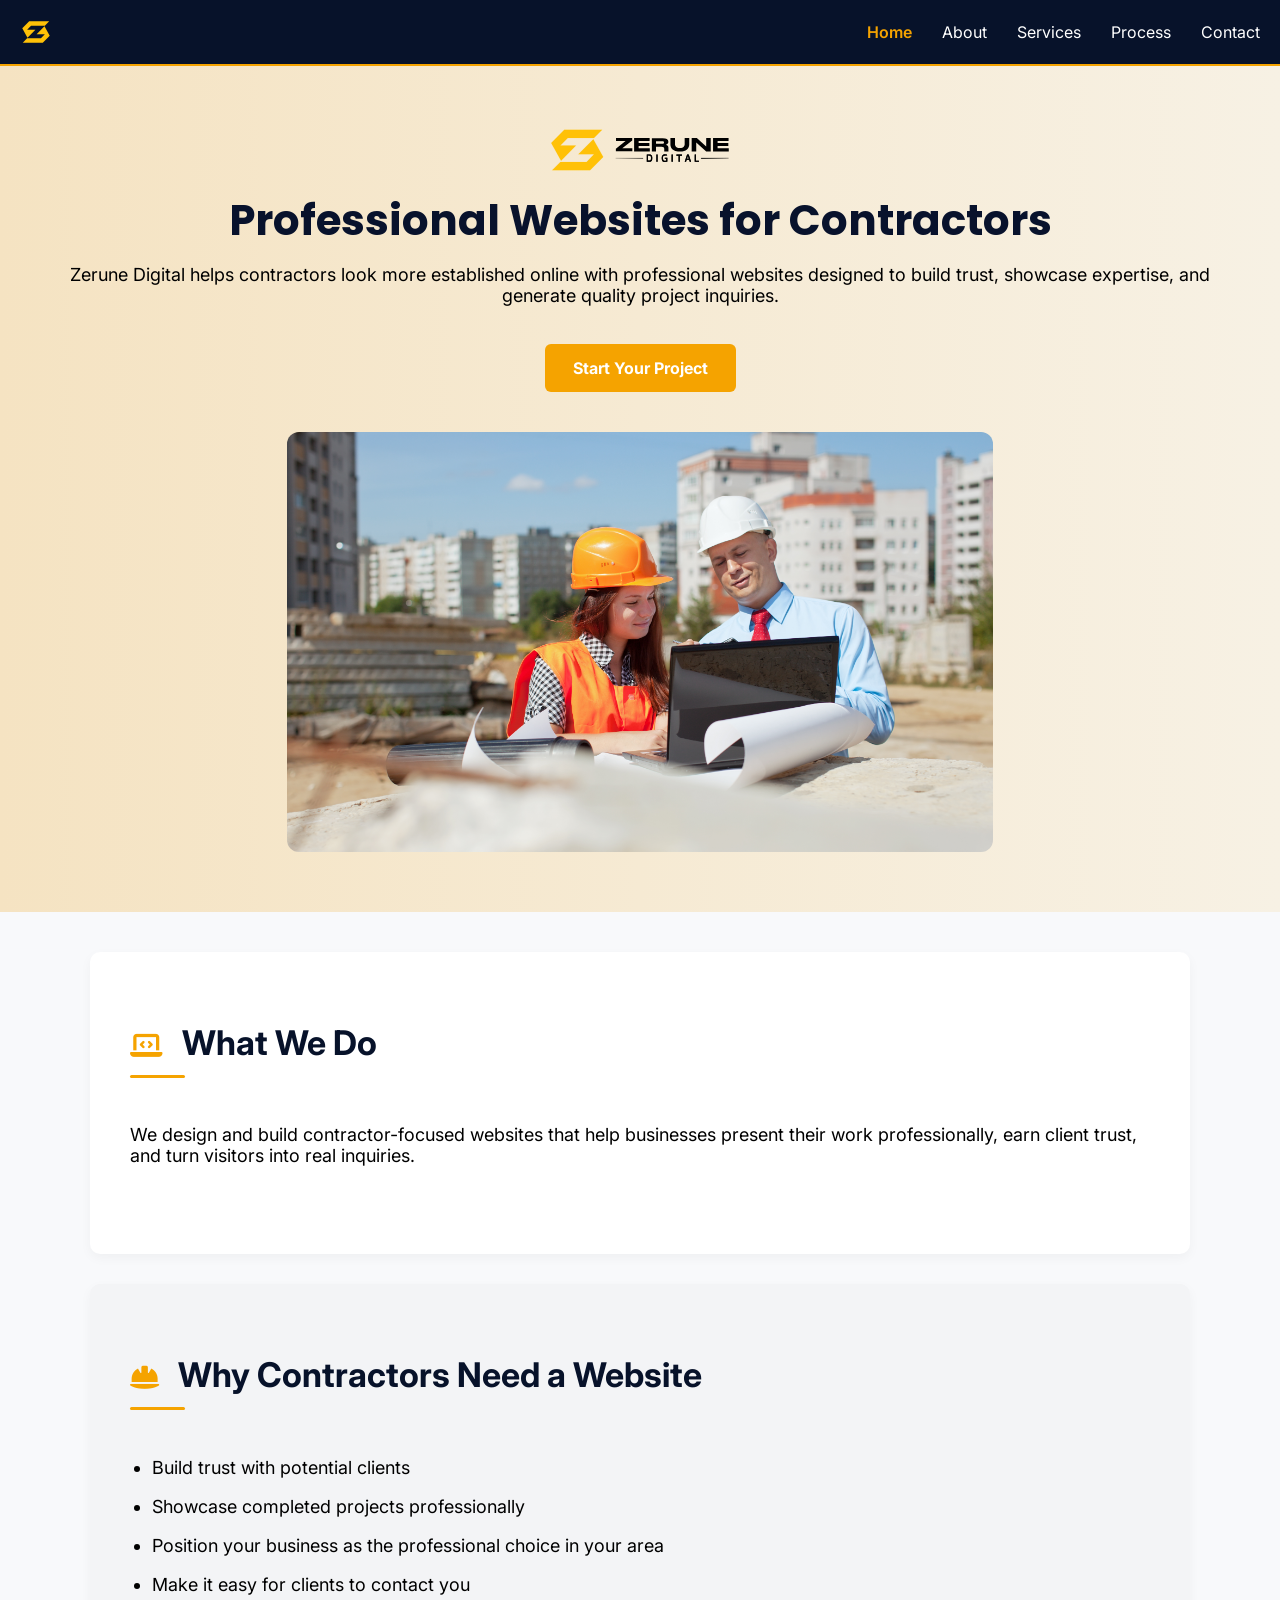
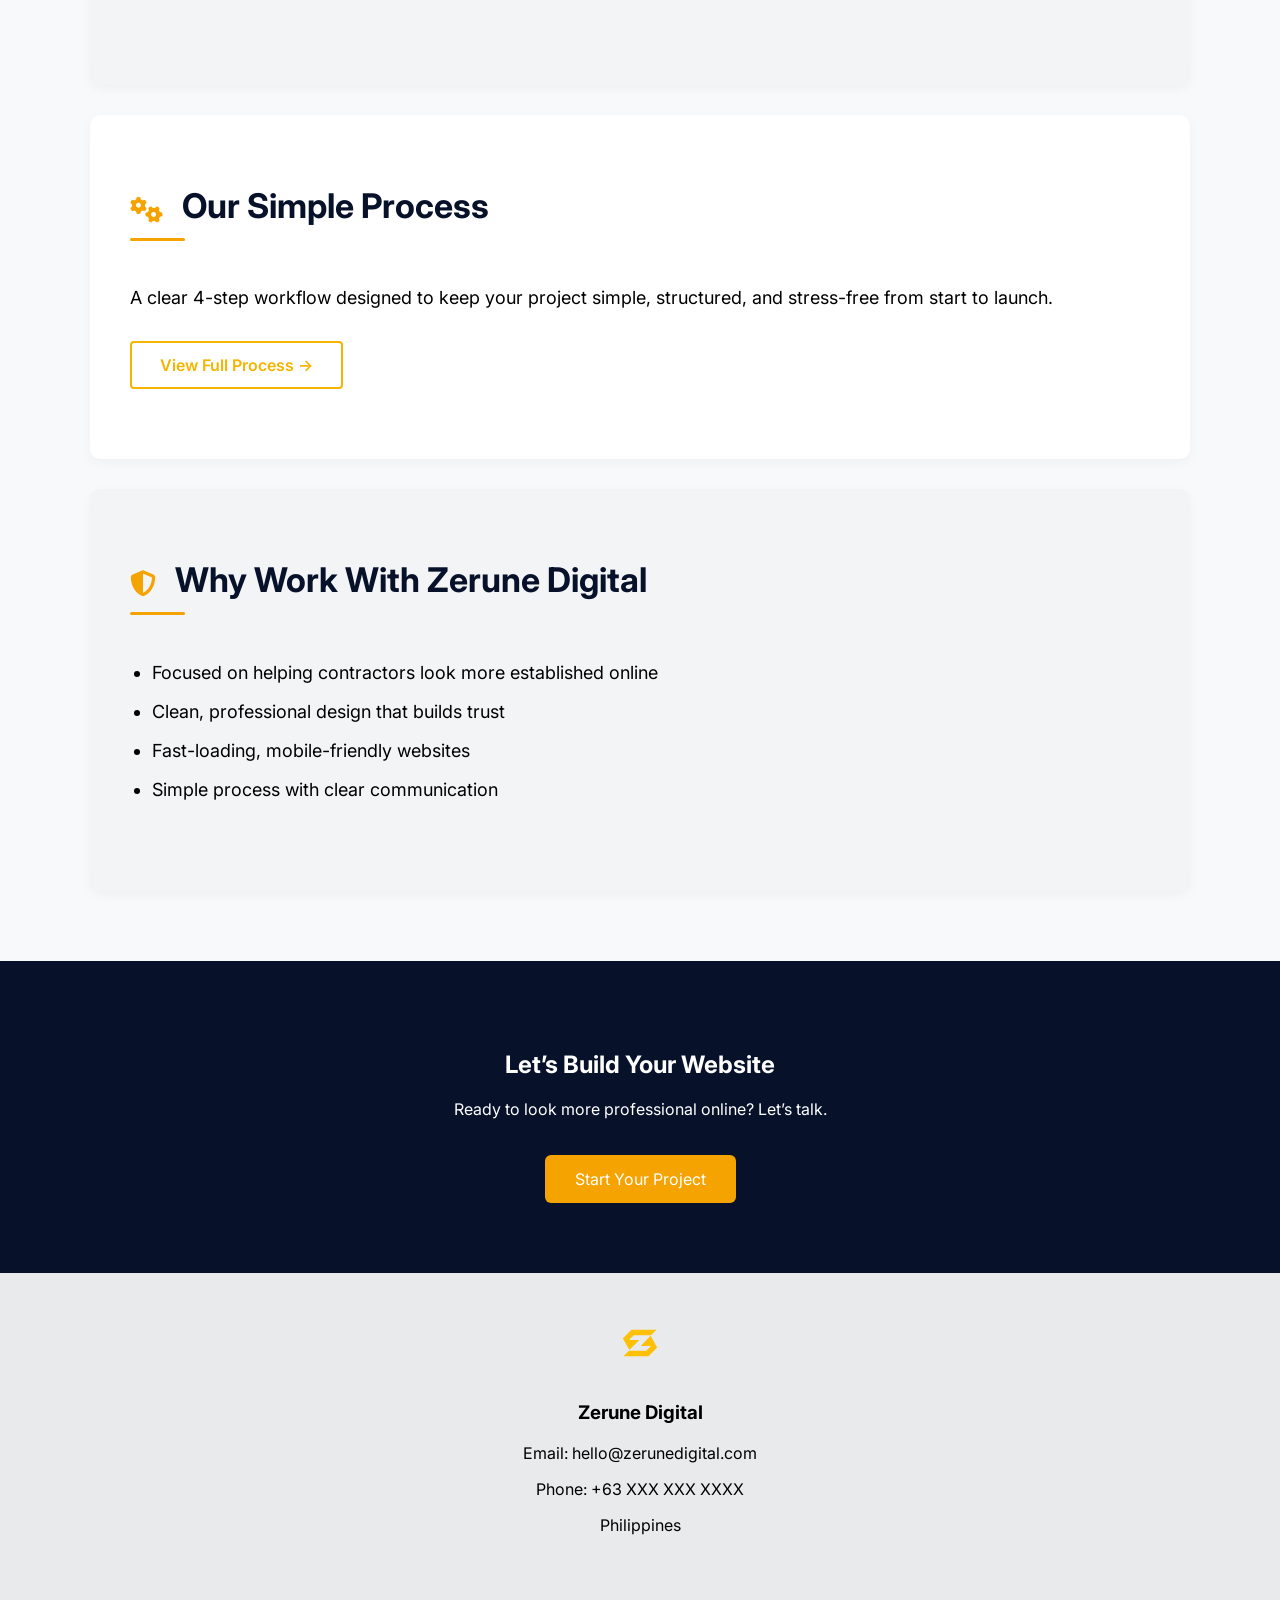
==== index.html @ f3a16d61 "Add files via upload" ====
<!DOCTYPE html>
<html lang="en">
<head>
  <meta charset="UTF-8">
  <meta name="viewport" content="width=device-width, initial-scale=1.0">
  <title>Zerune Digital</title>
  <link rel="stylesheet" href="https://cdnjs.cloudflare.com/ajax/libs/font-awesome/6.5.0/css/all.min.css">
  <link rel="stylesheet" href="style.css">
  <link rel="icon" type="image/svg+xml" href="Logo symbol.svg">
  <link href="https://fonts.googleapis.com/css2?family=Inter:wght@400;500&family=Poppins:wght@600;700&display=swap" rel="stylesheet">
</head>

<body>

  <header>
  <nav>

  <img src="Logo symbol.svg" alt="Logo" class="nav-logo">

  <input type="checkbox" id="menu-toggle">

  <label for="menu-toggle" class="hamburger">
    <span></span>
    <span></span>
    <span></span>
  </label>

  <div class="menu-overlay"></div>

  <div class="nav-links">
    <a href="index.html" class="active">Home</a>
    <a href="about.html">About</a>
    <a href="services.html">Services</a>
    <a href="process.html">Process</a>
    <a href="contact.html">Contact</a>
  </div>

</nav>
  </header>

<!-- HERO SECTION -->
  <section class="hero">

  <div class="hero-content">
    <div class="hero-text">
      <img src="Logo with name.svg" alt="Zerune Digital" class="hero-brand">
      <h1>Professional Websites for Contractors</h1>
      <p>Zerune Digital helps contractors look more established online with professional websites designed to build trust, showcase expertise, and generate quality project inquiries.</p>
      <a href="contact.html">Start Your Project</a>
    </div>

    <div class="hero-image">
        <img src="images/hero-contractor.jpg" alt="Contractor discussing project">
    </div>
  </div>

</section>

   <main class="home-main">

  <!-- WHAT WE DO -->
  <section class="block reveal">
    <h2 class="section-title"><i class="fa-solid fa-laptop-code"></i> What We Do</h2>
    <p>We design and build contractor-focused websites that help businesses present their work professionally, earn client trust, and turn visitors into real inquiries.</p>
  </section>


  <!-- WHY WEBSITE -->
  <section class="block reveal">
    <h2 class="section-title">
     <i class="fa-solid fa-hard-hat"></i> Why Contractors Need a Website</h2>
    <ul>
      <li>Build trust with potential clients</li>
      <li>Showcase completed projects professionally</li>
      <li>Position your business as the professional choice in your area</li>
      <li>Make it easy for clients to contact you</li>
    </ul>
  </section>


<!-- PROCESS PREVIEW -->
<section class="block reveal">
  <h2 class="section-title">
    <i class="fa-solid fa-gears"></i> Our Simple Process
  </h2>

  <p>
    A clear 4-step workflow designed to keep your project simple,
    structured, and stress-free from start to launch.
  </p>

  <a href="process.html" class="btn-process">
    View Full Process →
  </a>
</section>


  <!-- WHY WORK WITH US -->
<section class="block reveal">
  <h2 class="section-title"><i class="fa-solid fa-shield-halved"></i> Why Work With Zerune Digital</h2>
  <ul>
    <li>Focused on helping contractors look more established online</li>
    <li>Clean, professional design that builds trust</li>
    <li>Fast-loading, mobile-friendly websites</li>
    <li>Simple process with clear communication</li>
  </ul>
</section>

</main>

<section class="contact-cta">
  <div class="cta-content">
    <h2>Let’s Build Your Website</h2>
    <p>Ready to look more professional online? Let’s talk.</p>
    <a href="contact.html" class="btn">Start Your Project</a>
  </div>
</section>

<footer>
  <div class="footer-content">

    <img src="Logo symbol.svg" alt="Zerune Symbol" class="footer-logo">

    <h3>Zerune Digital</h3>
    <p>Email: hello@zerunedigital.com</p>
    <p>Phone: +63 XXX XXX XXXX</p>
    <p>Philippines</p>

  </div>
</footer>

<script>
const reveals = document.querySelectorAll(".reveal");

function revealOnScroll() {
  const windowHeight = window.innerHeight;

  reveals.forEach(el => {
    const top = el.getBoundingClientRect().top;

    if (top < windowHeight - 80) {
      el.classList.add("active");
    }
  });
}

window.addEventListener("scroll", revealOnScroll);
window.addEventListener("load", revealOnScroll);
</script>

</body>
</html>
---- style.css ----
/* =========================
   GLOBAL
========================= */

html, body {
  margin: 0;
  padding: 0;
  overflow-x: hidden;
  font-family: 'Inter', sans-serif;
  scroll-behavior: smooth;
}

:root {
  --dark: #07122a;
  --accent: #f5a300;
  --light: #f6ead6;
  --white: #ffffff;
}

.container {
  width: min(1100px, 90%);
  margin: 0 auto;
}


/* = LIST SPACING (GLOBAL) = */

.block ul,
.detail-content ul {
  padding-left: 22px;
}

.block ul li,
.detail-content ul li {
  margin-bottom: 10px;
  line-height: 1.6;
}

.block ul li:last-child,
.detail-content ul li:last-child {
  margin-bottom: 0;
}


/* ================= SCROLL REVEAL ================= */

.reveal {
  opacity: 0;
  transform: translateY(40px);
  transition: all 0.8s ease;
}

.reveal.active {
  opacity: 1;
  transform: translateY(0);
}


/* =========================
   NAVBAR
========================= */

nav {
  display: flex;
  justify-content: space-between;
  align-items: center;
  padding: 16px 20px;
  background: var(--dark);
  position: relative;
}

.nav-logo {
  height: 32px;
}

/* DESKTOP LINKS */
.nav-links {
  display: flex;
  gap: 30px;

  z-index: 999;
}

.nav-links a {
  color: white;
  text-decoration: none;
}

.menu-overlay {
  position: fixed;
  top: 60px;       
  left: 0;
  width: 100%;
  height: calc(100% - 60px);

  background: rgba(0,0,0,0.5);

  opacity: 0;
  pointer-events: none;
  transition: 0.3s ease;

  z-index: 998;
}

.nav-links a {
  position: relative;
  text-decoration: none;
  transition: color 0.25s ease;
}

.nav-links a::after {
  content: "";
  position: absolute;
  left: 0;
  bottom: -4px;
  width: 0;
  height: 2px;
  background: var(--accent); /* your signature color */
  transition: width 0.25s ease;
}

.nav-links a:hover::after {
  width: 100%;
}

.nav-links a.active {
  color: var(--accent);
  font-weight: 600;
}

@media (max-width: 768px) {

  .nav-links a {
    display: block;
    padding: 14px 18px;
    border-radius: 6px;
    transition: background 0.2s ease, color 0.2s ease;
  }

  /* tap effect */
  .nav-links a:active {
    background: rgba(15,118,110,0.12);
    color: var(--accent);
  }

  .nav-links a::after {
    display: none;
  }

}

/* =========================
   HAMBURGER
========================= */

#menu-toggle {
  display: none;
}

.hamburger {
  display: none;
  flex-direction: column;
  gap: 5px;
  cursor: pointer;
}

.hamburger span {
  width: 24px;
  height: 3px;
  background: white;
}

/* =========================
   HERO SECTION
========================= */

.hero {
  background: linear-gradient(to right, #f5e3c2, #f7f1e4);
  padding: 100px 20px;
  overflow: hidden;
}

.hero-content {
  display: flex;
  align-items: center;
  gap: 40px;
  max-width: 1200px;
  margin: auto;
}

.hero-text {
  flex: 1;
}

.hero-brand {
  width: 240px;
  max-width: 100%;
  height: auto;
  margin-bottom: 25px;
}

.hero h1 {
  font-family: 'Poppins', sans-serif;
  font-size: 64px;
  line-height: 1.1;
  color: #08122c;
  margin: 0 0 20px;
}

.hero p {
  max-width: 600px;
  font-size: 20px;
}

.hero a {
  display: inline-block;
  margin-top: 20px;
  padding: 14px 28px;
  background: var(--accent);
  color: white;
  text-decoration: none;
  border-radius: 6px;
  font-weight: bold;
}

.hero-image {
  flex: 1;
}

.hero-image img {
  width: 100%;
  max-width: 100%;
  height: auto;
  border-radius: 10px;
  display: block;
}

.hero a,
.btn {
  transition: 0.25s ease;
}

.hero a:hover,
.btn:hover {
  transform: translateY(-2px);
  box-shadow: 0 8px 20px rgba(0,0,0,0.12);
}

/* =========================
   MAIN CONTENT
========================= */

.home-main {
  max-width: 1100px;
  margin: auto;
  padding: 40px 20px;
}

.block {
  padding: 70px 40px;
  border-radius: 10px;
  margin-bottom: 30px;

  box-shadow: 0 4px 12px rgba(0,0,0,0.04);
}

/* alternating backgrounds */
.block:nth-child(odd) {
  background: var(--white);
}

.block:nth-child(even) {
  background: #f3f4f6;
}

.block h2 {
  margin-top: 0;
}

.block .section-title {
  margin-top: 0;
  margin-bottom: 28px;
  position: relative;
  display: inline-block;
  font-size: clamp(28px, 3vw, 34px);
  font-weight: 700;
  color: var(--dark);
}

/* icon styling (keeps your current look) */
.block .section-title i {
  color: var(--accent);
  margin-right: 12px;
  font-size: 26px;
  vertical-align: middle;
}

/* accent line */
.block .section-title::after {
  content: "";
  display: block;
  width: 55px;
  height: 3px;
  background: var(--accent);
  margin-top: 12px;
  border-radius: 3px;
}

body {
  background: #f8f9fb;
}

.block {
  transition: 0.25s ease;
}

.block:hover {
  transform: translateY(-3px);
  box-shadow: 0 12px 24px rgba(0,0,0,0.06);
}

.btn-process {
  display: inline-block;
  margin-top: 15px;
  font-weight: 600;
  text-decoration: none;
}


/* =========================
   CONTACT CTA
========================= */

.contact-cta {
  background: var(--dark);
  color: white;
  text-align: center;
  padding: 70px 20px;
}

.contact-cta .btn {
  display: inline-block;
  margin-top: 20px;
  background: var(--accent);
  color: white;
  padding: 14px 30px;
  text-decoration: none;
  border-radius: 6px;
}

/* =========================
   FOOTER
========================= */

footer {
  background: #e9eaec;
  text-align: center;
  padding: 50px 20px;
}

.footer-logo {
  height: 40px;
  margin-bottom: 15px;
}

/* =========================
   MOBILE RESPONSIVE
========================= */

@media (max-width: 768px) {

  .hamburger {
    display: flex;
  }

.nav-links {
  position: absolute;
  top: 60px;
  left: 0;
  width: 100%;
  background: var(--dark);

  flex-direction: column;
  align-items: center;
  gap: 20px;
  padding: 20px 0;

  display: flex;          /* keep flex */
  opacity: 0;
  transform: translateY(-20px);
  pointer-events: none;

  transition: all 0.35s ease;
  z-index: 999;
}

  /* THIS IS THE MAGIC */
#menu-toggle:checked ~ .nav-links {
  opacity: 1;
  transform: translateY(0);
  pointer-events: auto;
}

#menu-toggle:checked ~ .menu-overlay {
  opacity: 1;
  pointer-events: auto;
}

#menu-toggle:checked ~ .nav-links {
  display: flex;
}

}

  /* HERO */
  .hero {
    padding: 60px 20px;
    border-top: 2px solid var(--accent);
  }

  .hero-content {
    flex-direction: column;
    text-align: center;
  }

  .hero-brand {
    width: 180px;
    margin: 0 auto 20px;
  }

  .hero h1 {
    font-size: 42px;
  }

  .hero p {
    max-width: 100%;
    font-size: 18px;
  }

  .hero-image img {
   width: 100%;
   max-height: 420px;
   object-fit: cover;
   border-radius: 12px;
  }

  .block h2 {
    font-size: 28px;
  }

  .block p,
  .block li {
    font-size: 18px;
  }

}








/*===============================================================
                             ABOUT PAGE
================================================================= */

/* =========================
   ABOUT HERO (FINAL FIX)
========================= */

.about-main {
  width: 100%;
  max-width: none;
  margin: 0;
  padding: 0;
}

.about-hero {
  background: linear-gradient(to right, #f5e3c2, #f7f1e4);
  padding: 120px 20px 90px;
  border-top: 2px solid var(--accent);
}

.about-hero .container {
  max-width: 900px;
  margin: 0 auto;
  text-align: center;
}

.about-hero h1 {
  font-family: 'Poppins', sans-serif;
  font-size: clamp(42px, 6vw, 64px);
  line-height: 1.08;
  color: #07122a;
  margin: 0 0 24px;
  letter-spacing: -1px;
}

.about-hero p {
  font-size: clamp(18px, 2vw, 22px);
  line-height: 1.7;
  color: #3a3a3a;
  max-width: 700px;
  margin: 0 auto;
}

/* shared section spacing */
.about-story,
.about-clients,
.about-difference,
.about-founder,
.about-process,
.about-cta {
  padding: 80px 0;
}

.about-story h2,
.about-clients h2,
.about-difference h2,
.about-founder h2,
.about-process h2,
.about-cta h2 {
  text-align: center;
  font-size: 36px;
  margin-bottom: 30px;
}

.about-story,
.about-difference,
.about-process {
  background: #ffffff;
}

.about-clients,
.about-founder {
  background: #f3f4f6;
}

.about-story p {
  max-width: 760px;
  margin: 0 auto;
  text-align: left;
  line-height: 1.7;
}

/* ===== WHO WE HELP ===== */

.client-grid {
  display: flex;
  flex-wrap: wrap;
  justify-content: center;
  gap: 20px;
}

.client-card {
  background: #ffffff;
  border: 1px solid #eceff3;
  box-shadow: 0 6px 18px rgba(0,0,0,0.05);
  padding: 22px;
  width: 220px;
  border-radius: 10px;
  text-align: center;
  transition: 0.25s ease;
}

.client-card:hover {
  transform: translateY(-3px);
  box-shadow: 0 12px 24px rgba(0,0,0,0.06);
}

/* ===== DIFFERENCE ===== */

.difference-grid {
  display: grid;
  grid-template-columns: repeat(auto-fit, minmax(240px, 1fr));
  gap: 20px;
}

.difference-card {
  background: #ffffff;
  border: 1px solid #eceff3;
  box-shadow: 0 6px 18px rgba(0,0,0,0.05);
  padding: 25px;
  border-radius: 10px;
  transition: 0.25s ease;
}

.difference-card:hover {
  transform: translateY(-3px);
  box-shadow: 0 12px 24px rgba(0,0,0,0.06);
}

/* ===== FOUNDER ===== */

.founder-wrap {
  display: grid;
  grid-template-columns: 420px 1fr;
  gap: 50px;
  align-items: start;
}

/* IMAGE CONTAINER */
.founder-image {
  width: 100%;
  aspect-ratio: 4 / 5;
  overflow: hidden;
  border-radius: 14px;
  box-shadow: 0 10px 30px rgba(0,0,0,0.08);
  border: 1px solid #eceff3;
}

/* IMAGE ITSELF */
.founder-image img {
  width: 100%;
  height: 100%;
  object-fit: cover;
  object-position: center top;
  display: block;
}

/* TEXT */
.founder-text p {
  line-height: 1.8;
  color: #333;
}

.founder-text {
  background: rgba(255,255,255,0.4);
  padding: 40px;
  border-radius: 12px;
}

.founder-text h2 {
  position: relative;
  padding-bottom: 14px;
}

.founder-text h2::after {
  content: "";
  position: absolute;
  left: 0;
  bottom: 0;
  width: 60px;
  height: 3px;
  background: var(--accent);
}

.founder-subtitle {
  font-weight: 600;
  margin-bottom: 15px;
  opacity: 0.85;
}


/* ===== CTA ===== */

.about-cta {
  text-align: center;
  background: var(--dark);
  color: white;
}

.about-cta .btn-primary {
  display: inline-block;
  margin-top: 20px;
  background: var(--accent);
  color: white;
  padding: 14px 28px;
  border-radius: 6px;
  text-decoration: none;
  font-weight: bold;
  transition: 0.25s ease;
}

.about-cta .btn-primary:hover {
  transform: translateY(-2px);
}

.about-story h2,
.about-clients h2,
.about-difference h2,
.about-founder h2,
.about-process h2 {
  position: relative;
  display: inline-block;
  padding-bottom: 14px;
}

/* accent line */
.about-story h2::after,
.about-clients h2::after,
.about-difference h2::after,
.about-founder h2::after,
.about-process h2::after {
  content: "";
  position: absolute;
  left: 50%;
  transform: translateX(-50%);
  bottom: 0;
  width: 60px;
  height: 3px;
  background: var(--accent);
  border-radius: 3px;
}

/* ===== MOBILE ===== */

@media (max-width: 768px) {

.about-hero {
  min-height: 380px;
  padding: 40px 20px;
}

.about-hero h1 {
  font-size: 40px;
}

.about-hero p {
  font-size: 18px;
}

 .founder-wrap {
    grid-template-columns: 1fr;
    gap: 30px;
  }

  .founder-image {
    max-width: 360px;
    margin: 0 auto;
  }

}



/*===============================================================
                             SERVICES PAGE
================================================================= */


/* ===== SERVICES HERO ===== */

.services-hero {
  position: relative;
  height: 70vh;
  min-height: 500px;
  display: flex;
  align-items: center;
  justify-content: center;
  text-align: center;
  padding: 0 20px;
  background: url('images/services-hero.jpg') center/cover no-repeat;
  overflow: hidden;
  border-top: 2px solid var(--accent);
}

/* Dark overlay */
.services-hero-overlay {
  position: absolute;
  inset: 0;
  background: rgba(0, 0, 0, 0.55);
}

/* Content */
.services-hero-content {
  position: relative;
  max-width: 900px;
  color: #fff;
  z-index: 2;
}

.services-hero-content h1 {
  font-size: clamp(2rem, 4vw, 3.5rem);
  font-weight: 700;
  line-height: 1.2;
  margin-bottom: 20px;
}

.services-hero-content p {
  font-size: 1.1rem;
  line-height: 1.7;
  color: #e0e0e0;
  margin-bottom: 35px;
}

/* Buttons */
.hero-buttons {
  display: flex;
  justify-content: center;
  gap: 15px;
  flex-wrap: wrap;
}

.btn-primary,
.btn-secondary {
  padding: 12px 28px;
  text-decoration: none;
  font-weight: 600;
  border-radius: 4px;
  transition: 0.3s ease;
}

/* Primary button */
.btn-secondary {
  border: 1px solid #fff;
  color: #fff;
}

.btn-secondary:hover {
  background: rgba(255,255,255,0.15);
}


/* ===== SERVICES SECTION ===== */

.services-section {
  padding: 90px 20px;
  background: #fff;
}

.container {
  max-width: 1200px;
  margin: auto;
}

/* Section Header */
.section-header {
  text-align: center;
  max-width: 750px;
  margin: 0 auto 60px;
}

.section-header h2 {
  font-size: clamp(1.8rem, 3vw, 2.6rem);
  margin-bottom: 15px;
  color: #111;
}

.section-header p {
  color: #666;
  line-height: 1.7;
  font-size: 1.05rem;
}

/* Grid Layout */
.services-grid {
  display: grid;
  grid-template-columns: repeat(2, 1fr);
  gap: 25px;
}

/* Service Card */
.service-card {
  padding: 30px;
  border: 1px solid #e5e5e5;
  border-radius: 6px;
  background: #fff;
  transition: 0.3s ease;
}

.service-card:hover {
  transform: translateY(-5px);
  box-shadow: 0 8px 20px rgba(0,0,0,0.08);
}

.service-card h3 {
  font-size: 1.3rem;
  margin-bottom: 15px;
  color: #111;
}

.service-card p {
  color: #555;
  line-height: 1.7;
}

/* ===== WHAT'S INCLUDED ===== */

.why-choose {
  padding: 90px 20px;
  background: #f8f8f8;
}

/* Grid */
.why-grid {
  display: grid;
  grid-template-columns: repeat(2, 1fr);
  gap: 25px;
}

/* Items */
.why-item {
  background: #fff;
  border: 1px solid #e5e5e5;
  padding: 28px;
  border-radius: 6px;
  transition: 0.3s ease;
}

.why-item:hover {
  transform: translateY(-4px);
  box-shadow: 0 8px 18px rgba(0,0,0,0.06);
}

.why-item h3 {
  font-size: 1.2rem;
  margin-bottom: 12px;
  color: #111;
}

.why-item p {
  color: #555;
  line-height: 1.7;
}

/* ===== PROCESS PREVIEW ===== */

.process-preview {
  padding: 90px 20px;
  background: #fff;
}

/* Grid */
.process-grid {
  display: grid;
  grid-template-columns: repeat(4, 1fr);
  gap: 20px;
}

/* Step Card */
.process-step {
  border: 1px solid #e5e5e5;
  padding: 28px;
  border-radius: 6px;
  background: #fff;
  transition: 0.3s ease;
}

.process-step:hover {
  transform: translateY(-4px);
  box-shadow: 0 8px 18px rgba(0,0,0,0.06);
}

/* Step Number */
.step-number {
  display: inline-block;
  font-size: 0.9rem;
  font-weight: 700;
  color: #888;
  margin-bottom: 12px;
}

.process-step h3 {
  font-size: 1.2rem;
  margin-bottom: 12px;
  color: #111;
}

.process-step p {
  color: #555;
  line-height: 1.7;
}

/* Process Button */
.process-button {
  width: 100%;
  display: flex;
  justify-content: center;   /* horizontal center */
  margin-top: 40px;
}

/* Box Button */
.btn-process {
  display: inline-flex;
  align-items: center;
  gap: 8px;
  padding: 12px 28px;
  background: #fff;
  border: 2px solid #F5B400; /* signature yellow */
  color: #F5B400;
  text-decoration: none;
  font-weight: 600;
  border-radius: 4px;
  transition: all 0.3s ease;
}

/* Arrow animation */
.btn-process .arrow {
  transition: transform 0.3s ease;
}

/* Hover */
.btn-process:hover {
  background: #F5B400;
  color: #fff;
}

.btn-process:hover .arrow {
  transform: translateX(4px);
}



/* Accent line under section titles */
.section-header h2 {
  position: relative;
  display: inline-block;
  padding-bottom: 14px;
}

.section-header h2::after {
  content: "";
  position: absolute;
  left: 50%;
  bottom: 0;
  transform: translateX(-50%);
  width: 70px;
  height: 3px;
  background: var(--accent);
  border-radius: 2px;
}


/* Tablet */
@media (max-width: 1024px) {
  .process-grid {
    grid-template-columns: repeat(2, 1fr);
  }
}

/* Mobile */
@media (max-width: 768px) {
  .services-hero {
    height: 60vh;
  }

  .services-hero-content p {
    font-size: 1rem;
  }

  .services-grid {
    grid-template-columns: 1fr;
  }

  .service-card {
    padding: 25px;
  }
  .why-grid {
    grid-template-columns: 1fr;
  }
  .process-grid {
    grid-template-columns: 1fr;
  }
}









/*===============================================================
                             PROCESS PAGE
================================================================= */


/* ===== PROCESS HERO ===== */

.process-hero {
  position: relative;
  height: 60vh;
  min-height: 420px;
  display: flex;
  align-items: center;
  justify-content: center;
  text-align: center;
  padding: 0 20px;
  background: url('images/process-hero.jpg') center/cover no-repeat;
  overflow: hidden;
  border-top: 2px solid var(--accent);
}

/* Dark overlay */
.process-hero-overlay {
  position: absolute;
  inset: 0;
  background: rgba(0, 0, 0, 0.55);
}

/* Content */
.process-hero-content {
  position: relative;
  max-width: 850px;
  color: #fff;
  z-index: 2;
}

.process-hero-content h1 {
  font-size: clamp(2rem, 4vw, 3.2rem);
  font-weight: 700;
  line-height: 1.2;
  margin-bottom: 18px;
}

.process-hero-content p {
  font-size: 1.05rem;
  line-height: 1.7;
  color: #e0e0e0;
  max-width: 750px;
  margin: 0 auto;
}


/* ===== PROCESS OVERVIEW ===== */

.process-overview {
  padding: 90px 20px;
  background: #fff;
}

/* Grid */
.overview-grid {
  display: grid;
  grid-template-columns: repeat(4, 1fr);
  gap: 20px;
  margin-top: 40px;
}

/* Step Box */
.overview-step {
  border: 1px solid #e5e5e5;
  background: #fff;
  padding: 28px;
  text-align: center;
  border-radius: 6px;
  transition: 0.3s ease;
}

.overview-step:hover {
  transform: translateY(-4px);
  box-shadow: 0 8px 18px rgba(0,0,0,0.06);
}

/* Number */
.overview-step .step-number {
  display: block;
  font-size: 0.9rem;
  font-weight: 700;
  color: #888;
  margin-bottom: 10px;
}

/* Title */
.overview-step h3 {
  font-size: 1.15rem;
  color: #111;
}

.process-icon {
  font-size: 24px;
  margin-bottom: 12px;
  opacity: 0.85;
}

/* ===== DETAILED PROCESS ===== */

.process-details {
  padding: 90px 20px;
  background: #f8f8f8;
}

/* Vertical list */
.detail-list {
  display: flex;
  flex-direction: column;
  gap: 25px;
  margin-top: 40px;
}

/* Item */
.detail-item {
  display: flex;
  gap: 25px;
  background: #fff;
  border: 1px solid #e5e5e5;
  padding: 28px;
  border-radius: 6px;
  transition: 0.3s ease;
}

.detail-item:hover {
  box-shadow: 0 8px 18px rgba(0,0,0,0.06);
}

/* Number */
.detail-number {
  font-size: 1.3rem;
  font-weight: 700;
  color: var(--accent);
  min-width: 50px;
}

/* Content */
.detail-content h3 {
  margin: 0 0 10px;
  font-size: 1.25rem;
  color: #111;
}

.detail-content p {
  margin: 0;
  color: #555;
  line-height: 1.7;
}


/* ===== PROCESS TIMELINE ===== */

/* Parent list */
.detail-list {
  position: relative;
}

/* Vertical line */
.detail-list::before {
  content: "";
  position: absolute;
  left: 22px;           /* adjust if needed */
  top: 0;
  bottom: 0;
  width: 2px;
  background: #d9d9d9;
}

/* Each item */
.detail-item {
  position: relative;
  padding-left: 60px;   /* space for line + dot */
}

/* Dot */
.timeline-dot {
  position: absolute;
  left: 16px;
  top: 34px;            /* align with heading */
  width: 14px;
  height: 14px;
  background: var(--accent);
  border-radius: 50%;
  border: 3px solid #fff;
  z-index: 2;
}

/* ===== WHAT YOU CAN EXPECT ===== */

.process-expect {
  padding: 90px 20px;
  background: #fff;
}

/* Grid */
.expect-grid {
  display: grid;
  grid-template-columns: repeat(2, 1fr);
  gap: 25px;
  margin-top: 40px;
}

/* Item Card */
.expect-item {
  border: 1px solid #e5e5e5;
  background: #fff;
  padding: 28px;
  border-radius: 6px;
  transition: 0.3s ease;
}

.expect-item:hover {
  transform: translateY(-4px);
  box-shadow: 0 8px 18px rgba(0,0,0,0.06);
}

.expect-item h3 {
  margin: 0 0 10px;
  font-size: 1.2rem;
  color: #111;
}

.expect-item p {
  margin: 0;
  color: #555;
  line-height: 1.7;
}

/* Tablet */
@media (max-width: 900px) {
  .expect-grid {
    grid-template-columns: 1fr;
  }
}

/* Mobile */
@media (max-width: 768px) {
  .process-hero {
    height: 55vh;
  }

  .process-hero-content p {
    font-size: 1rem;
  }
  .overview-grid {
    grid-template-columns: 1fr;
  }

  .detail-item {
    flex-direction: column;
    gap: 12px;
  }

  .detail-number {
    min-width: auto;
  }

}













/* ================= CONTACT PAGE ================= */

.contact-hero {
  padding: 100px 20px 60px;
  text-align: center;
  border-top: 2px solid var(--accent);
}

.contact-hero h1 {
  font-size: 2.2rem;
  margin-bottom: 15px;
}

.contact-hero p {
  max-width: 650px;
  margin: auto;
  opacity: 0.85;
}

.contact-main {
  padding-bottom: 80px;
}

/* ================= INTRO ================= */

.contact-intro {
  text-align: center;
  padding: 50px 20px;
}

.contact-intro ul {
  list-style: none;
  padding: 0;
  margin-top: 20px;
}

.contact-intro li {
  margin-bottom: 10px;
}

/* ================= FORM ================= */

.contact-form-section {
  padding: 40px 20px;
}

.contact-form {
  max-width: 600px;
  margin: auto;
  display: flex;
  flex-direction: column;
  gap: 15px;
}

.contact-form input,
.contact-form textarea {
  padding: 12px;
  border: 1px solid #ddd;
  border-radius: 6px;
  font-family: inherit;
  font-size: 15px;
}

.contact-form textarea {
  resize: vertical;
}

/* SEND MESSAGE BUTTON */
.contact-form .btn {
  height: 52px;
  padding: 0 24px;
  font-size: 16px;
  font-weight: 600;
  border: none;
  border-radius: 6px;
  cursor: pointer;

  background-color: var(--accent); /* ← replace with your signature color */
  color: #ffffff;

  display: inline-flex;
  align-items: center;
  justify-content: center;

  transition: all 0.25s ease;
}

.contact-form .btn:hover {
  opacity: 0.9;
  transform: translateY(-1px);
}

/* ================= DIRECT CONTACT ================= */

.contact-direct {
  text-align: center;
  padding: 50px 20px;
}

.contact-direct h3 {
  margin-bottom: 15px;
}

.contact-note {
  margin-top: 15px;
  opacity: 0.7;
  font-size: 14px;
}
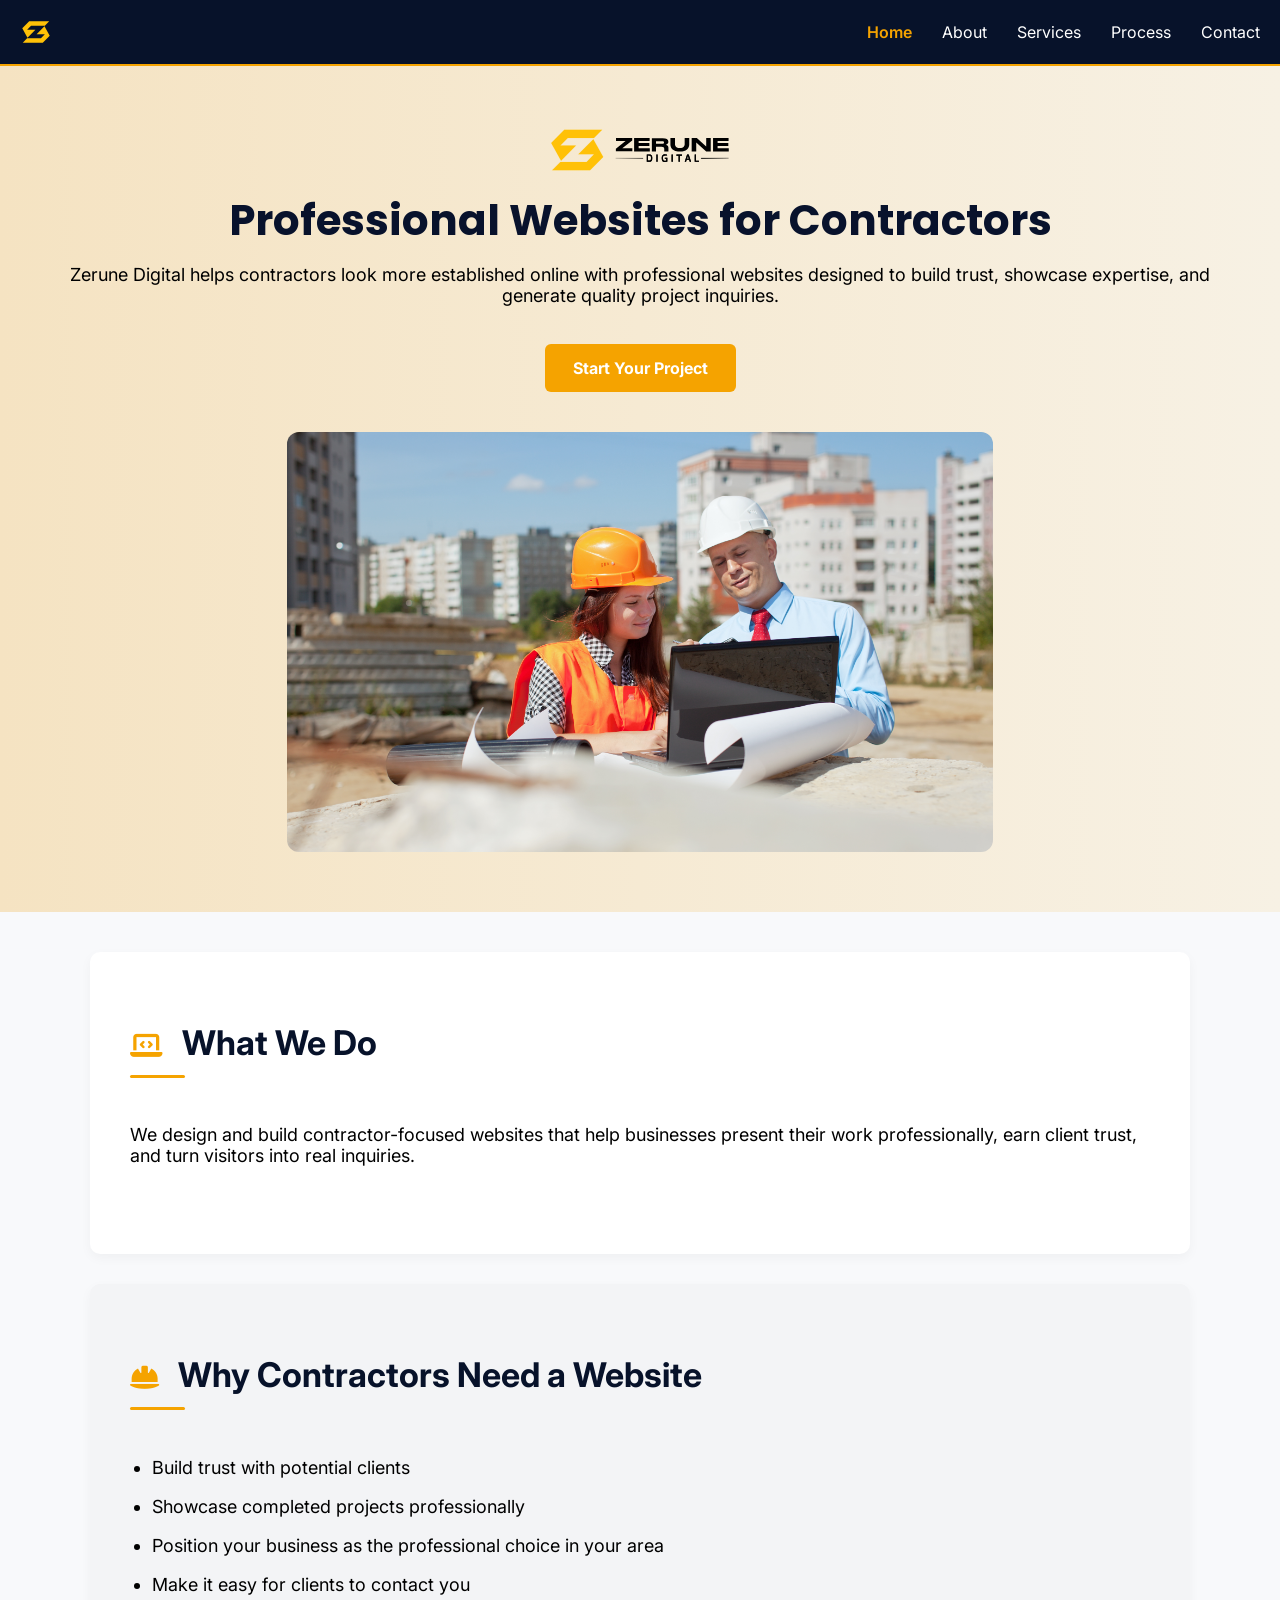
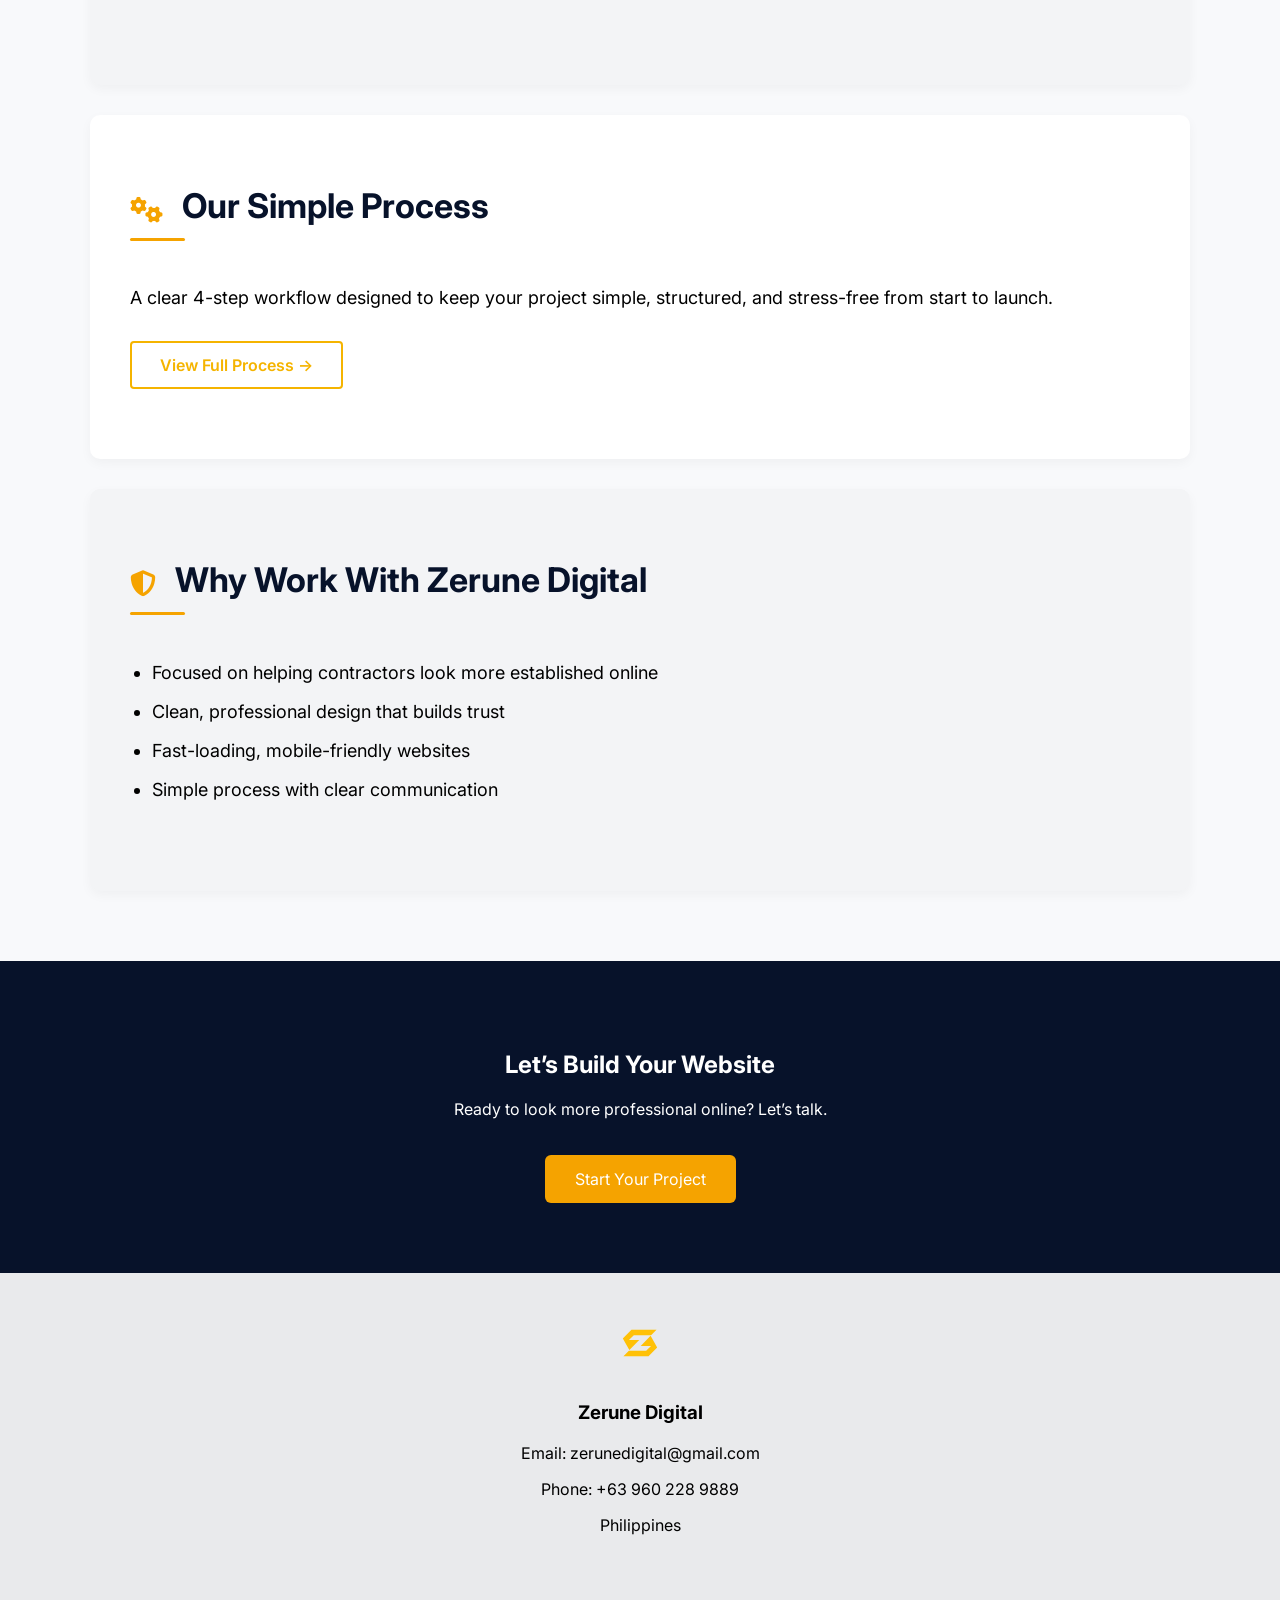
==== commit 508ff8d2: "Update index.html" ====
--- a/index.html
+++ b/index.html
@@ -3,7 +3,8 @@
 <head>
   <meta charset="UTF-8">
   <meta name="viewport" content="width=device-width, initial-scale=1.0">
-  <title>Zerune Digital</title>
+  <title>Zerune Digital | Websites for Contractors</title>
+  <meta name="description" content="Professional websites built for contractors and construction businesses.">
   <link rel="stylesheet" href="https://cdnjs.cloudflare.com/ajax/libs/font-awesome/6.5.0/css/all.min.css">
   <link rel="stylesheet" href="style.css">
   <link rel="icon" type="image/svg+xml" href="Logo symbol.svg">
@@ -122,8 +123,8 @@
     <img src="Logo symbol.svg" alt="Zerune Symbol" class="footer-logo">
 
     <h3>Zerune Digital</h3>
-    <p>Email: hello@zerunedigital.com</p>
-    <p>Phone: +63 XXX XXX XXXX</p>
+    <p>Email: zerunedigital@gmail.com</p>
+    <p>Phone: +63 960 228 9889</p>
     <p>Philippines</p>
 
   </div>
@@ -149,4 +150,6 @@
 </script>
 
 </body>
-</html>+
+</html>
+
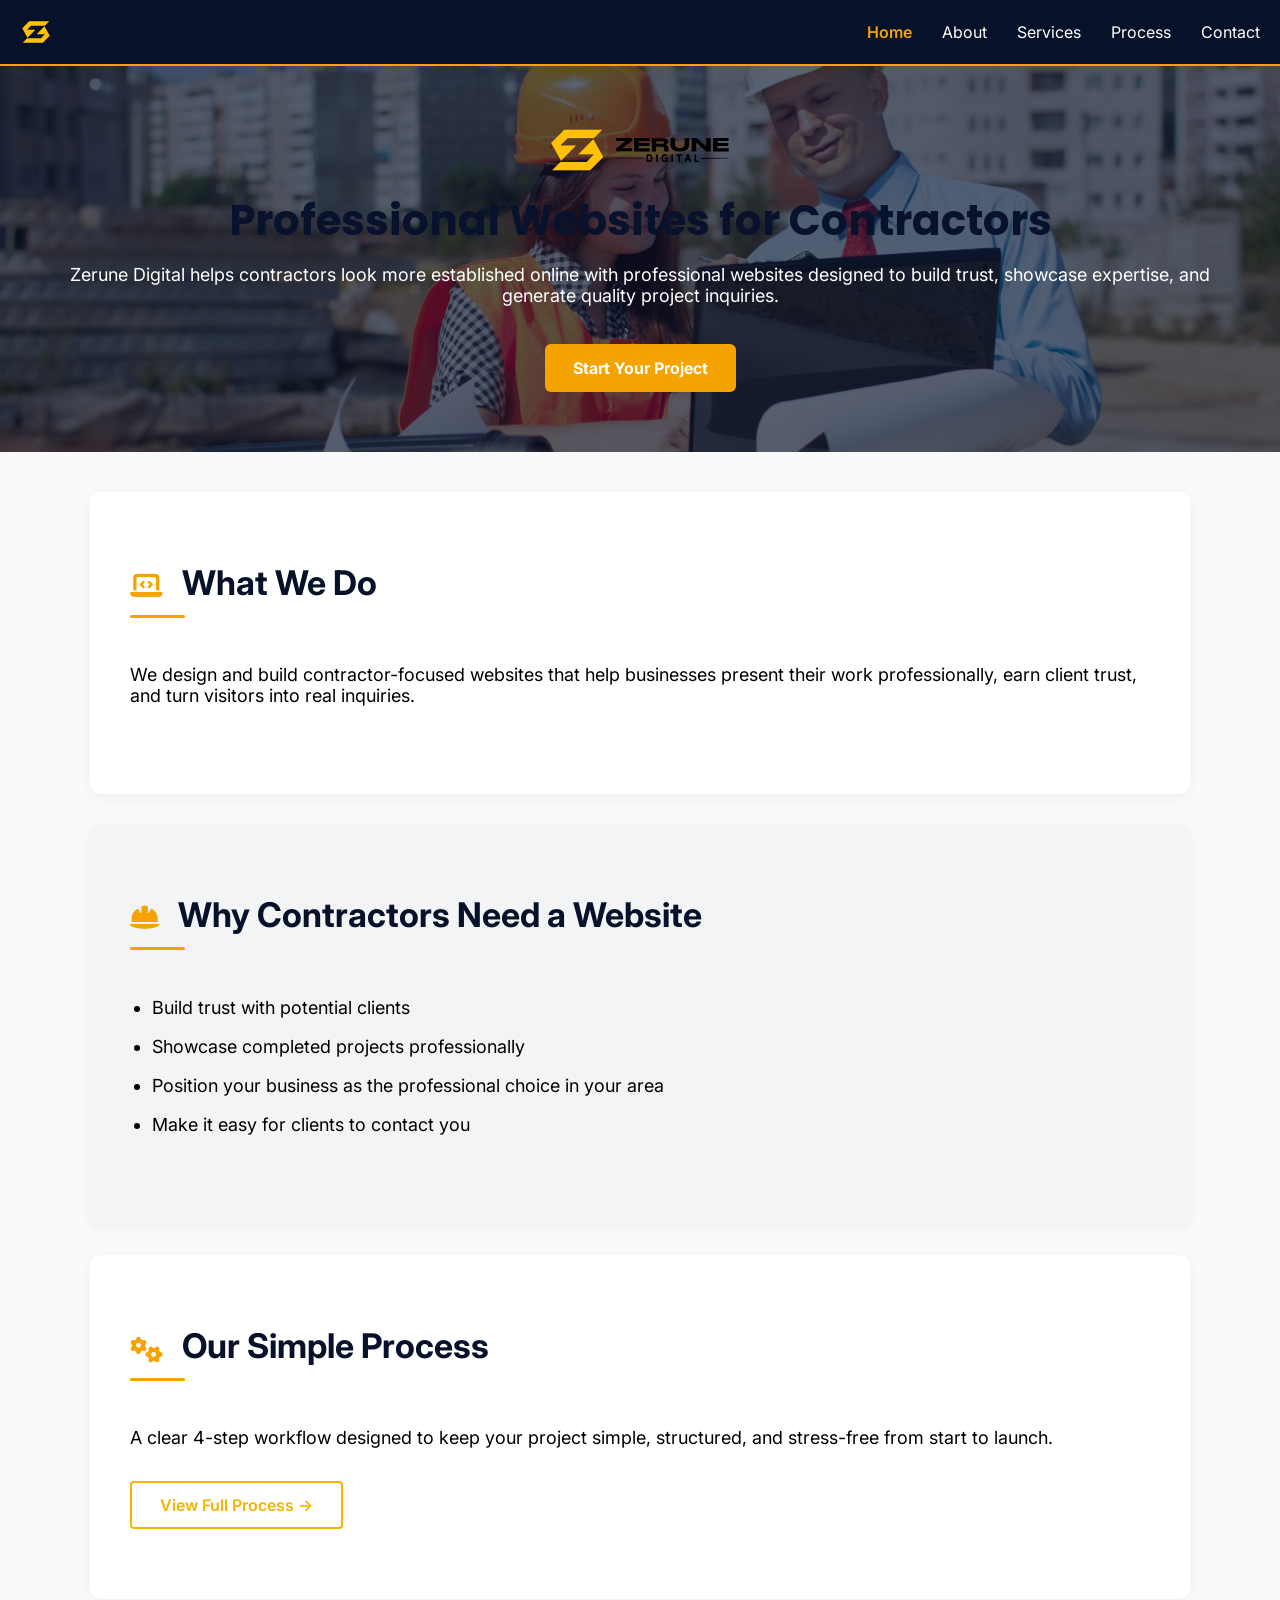
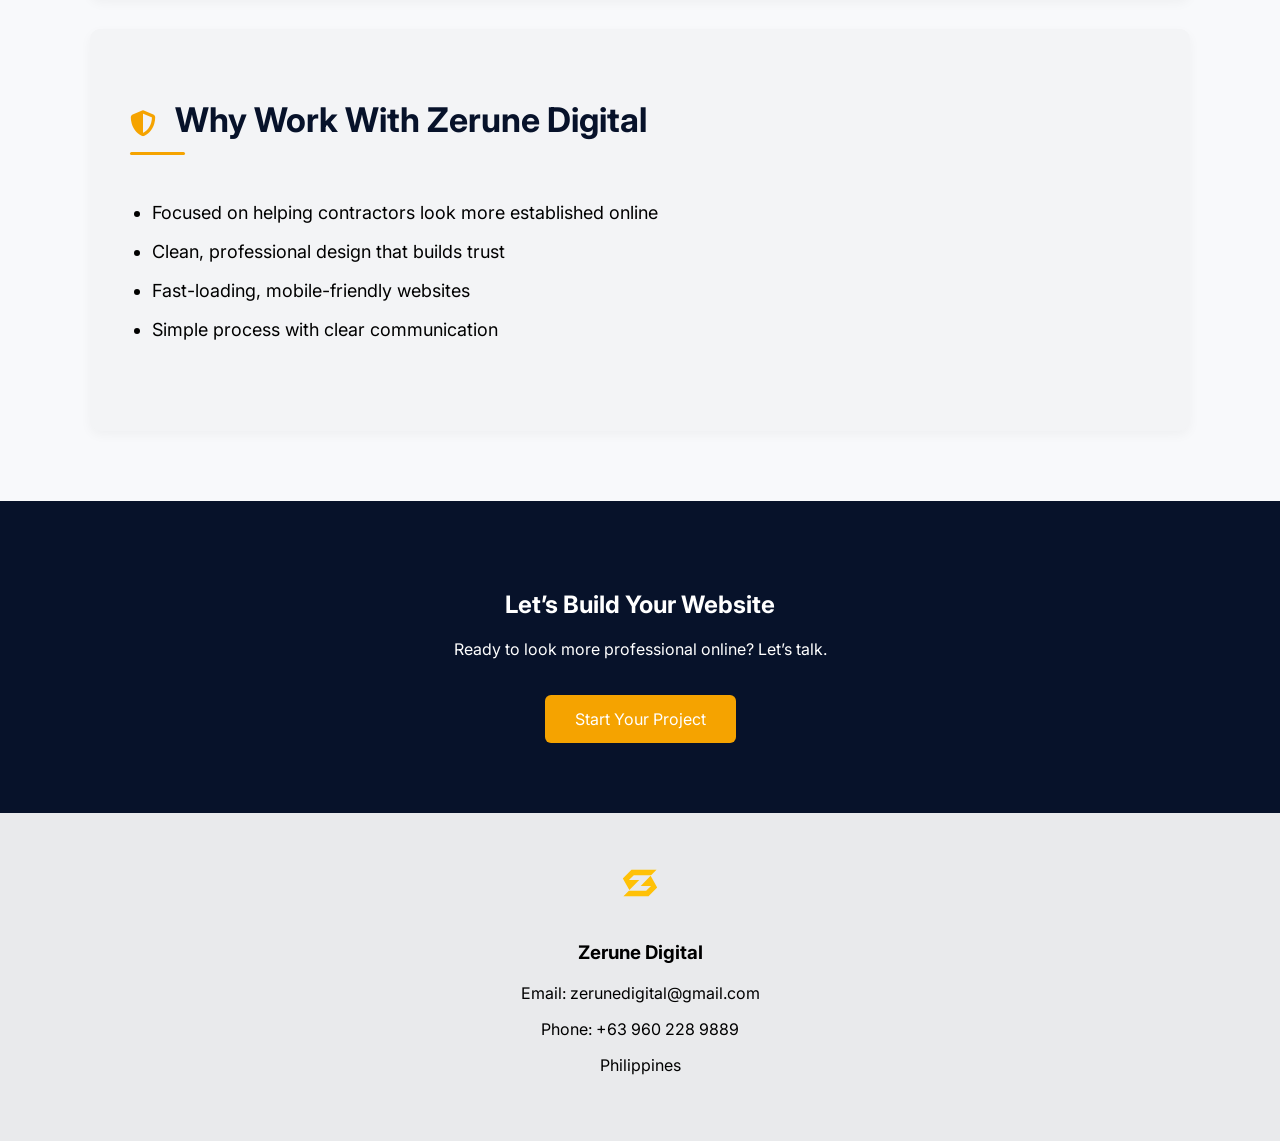
==== commit fb8ef089: "Update index.html" ====
--- a/index.html
+++ b/index.html
@@ -7,7 +7,11 @@
   <meta name="description" content="Professional websites built for contractors and construction businesses.">
   <link rel="stylesheet" href="https://cdnjs.cloudflare.com/ajax/libs/font-awesome/6.5.0/css/all.min.css">
   <link rel="stylesheet" href="style.css">
-  <link rel="icon" type="image/svg+xml" href="Logo symbol.svg">
+  <link rel="icon" href="/favicon.ico">
+  <link rel="icon" type="image/png" sizes="32x32" href="/favicon-32x32.png">
+  <link rel="icon" type="image/png" sizes="16x16" href="/favicon-16x16.png">
+  <link rel="apple-touch-icon" href="/apple-touch-icon.png">
+  <link rel="manifest" href="/site.webmanifest">
   <link href="https://fonts.googleapis.com/css2?family=Inter:wght@400;500&family=Poppins:wght@600;700&display=swap" rel="stylesheet">
 </head>
 
@@ -40,7 +44,9 @@
   </header>
 
 <!-- HERO SECTION -->
-  <section class="hero">
+<section class="hero">
+
+  <div class="hero-overlay"></div>
 
   <div class="hero-content">
     <div class="hero-text">
@@ -48,10 +54,6 @@
       <h1>Professional Websites for Contractors</h1>
       <p>Zerune Digital helps contractors look more established online with professional websites designed to build trust, showcase expertise, and generate quality project inquiries.</p>
       <a href="contact.html">Start Your Project</a>
-    </div>
-
-    <div class="hero-image">
-        <img src="images/hero-contractor.jpg" alt="Contractor discussing project">
     </div>
   </div>
 
@@ -153,3 +155,4 @@
 
 </html>
 
+
--- a/style.css
+++ b/style.css
@@ -175,9 +175,22 @@
 ========================= */
 
 .hero {
-  background: linear-gradient(to right, #f5e3c2, #f7f1e4);
-  padding: 100px 20px;
+  position: relative;
+  padding: 120px 20px;
   overflow: hidden;
+
+  background: url('images/hero-contractor.jpg') center/cover no-repeat;
+  color: white;
+}
+
+.hero-overlay {
+  position: absolute;
+  inset: 0;
+
+  /* adjust color + opacity */
+  background: rgba(7, 18, 42, 0.65); /* dark blue overlay */
+
+  z-index: 1;
 }
 
 .hero-content {
@@ -186,6 +199,11 @@
   gap: 40px;
   max-width: 1200px;
   margin: auto;
+}
+
+.hero-content {
+  position: relative;
+  z-index: 2;
 }
 
 .hero-text {
@@ -1447,4 +1465,4 @@
   margin-top: 15px;
   opacity: 0.7;
   font-size: 14px;
-}+}
